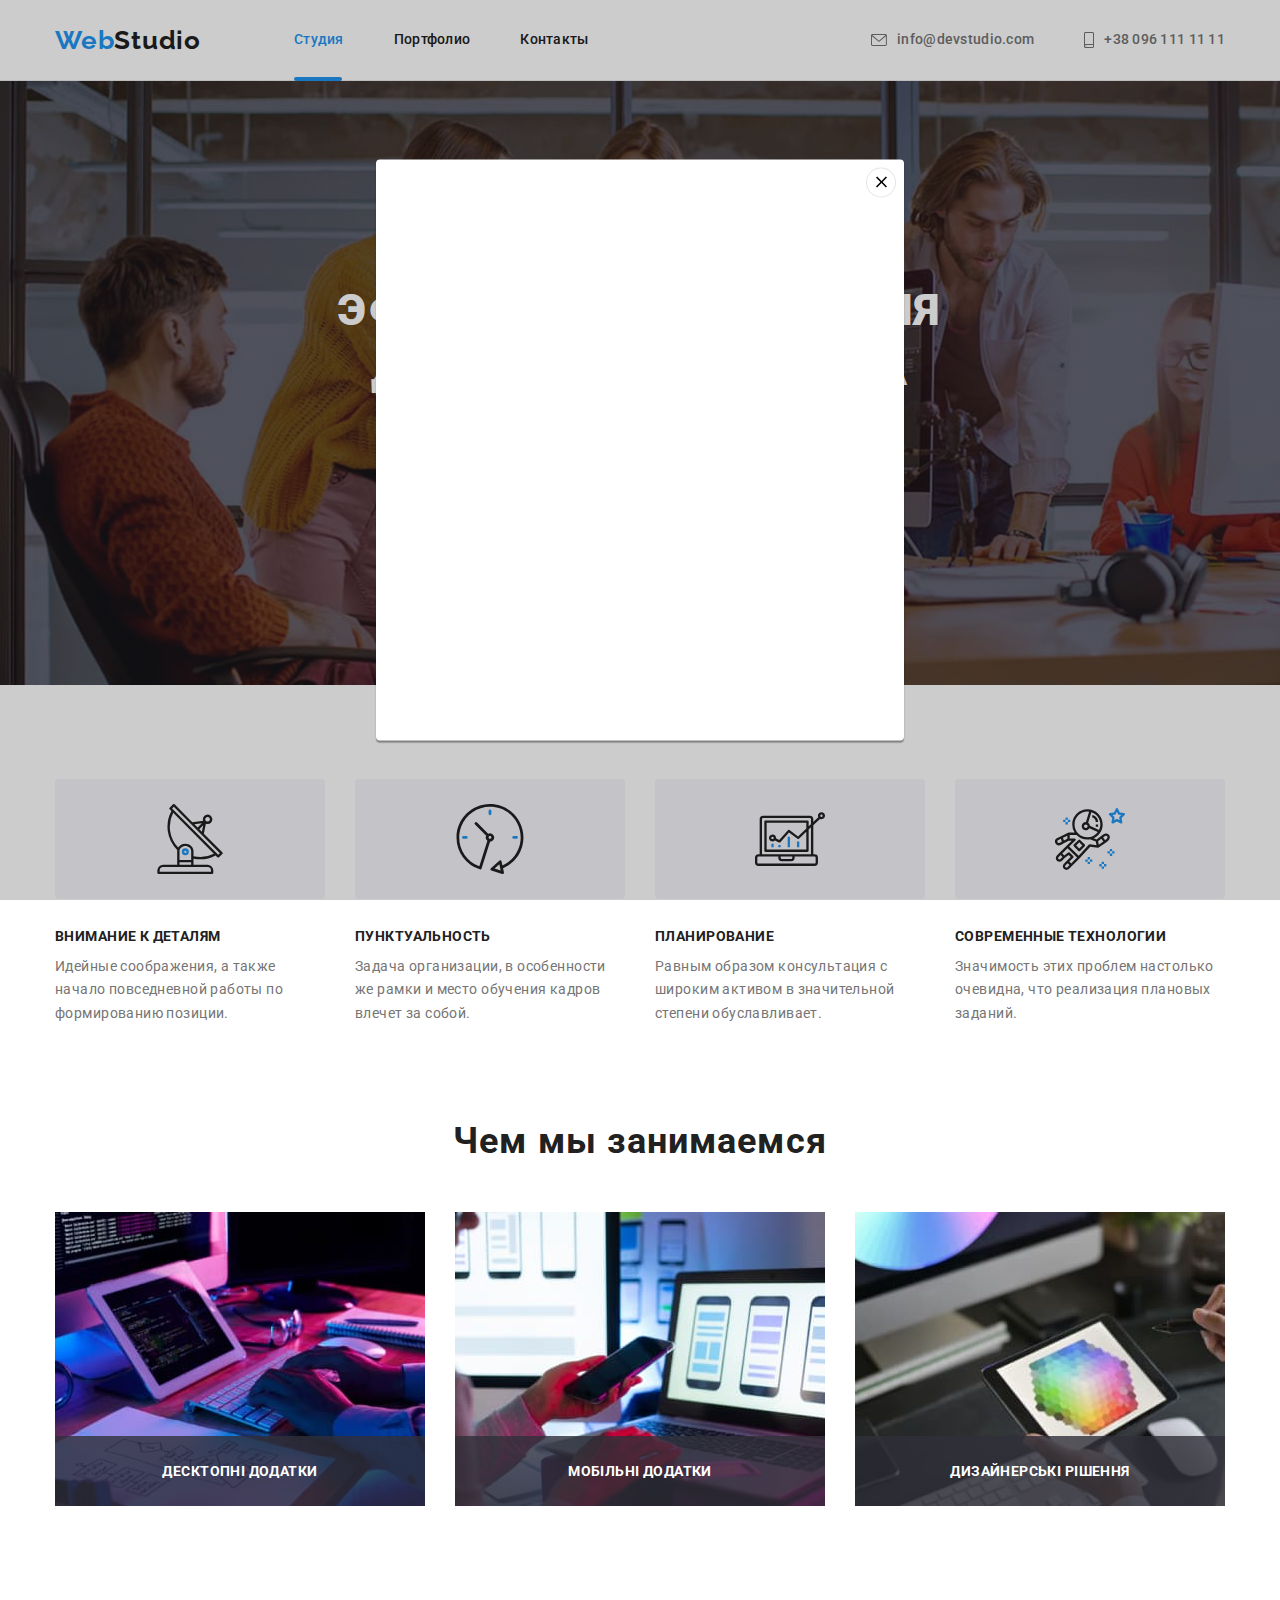
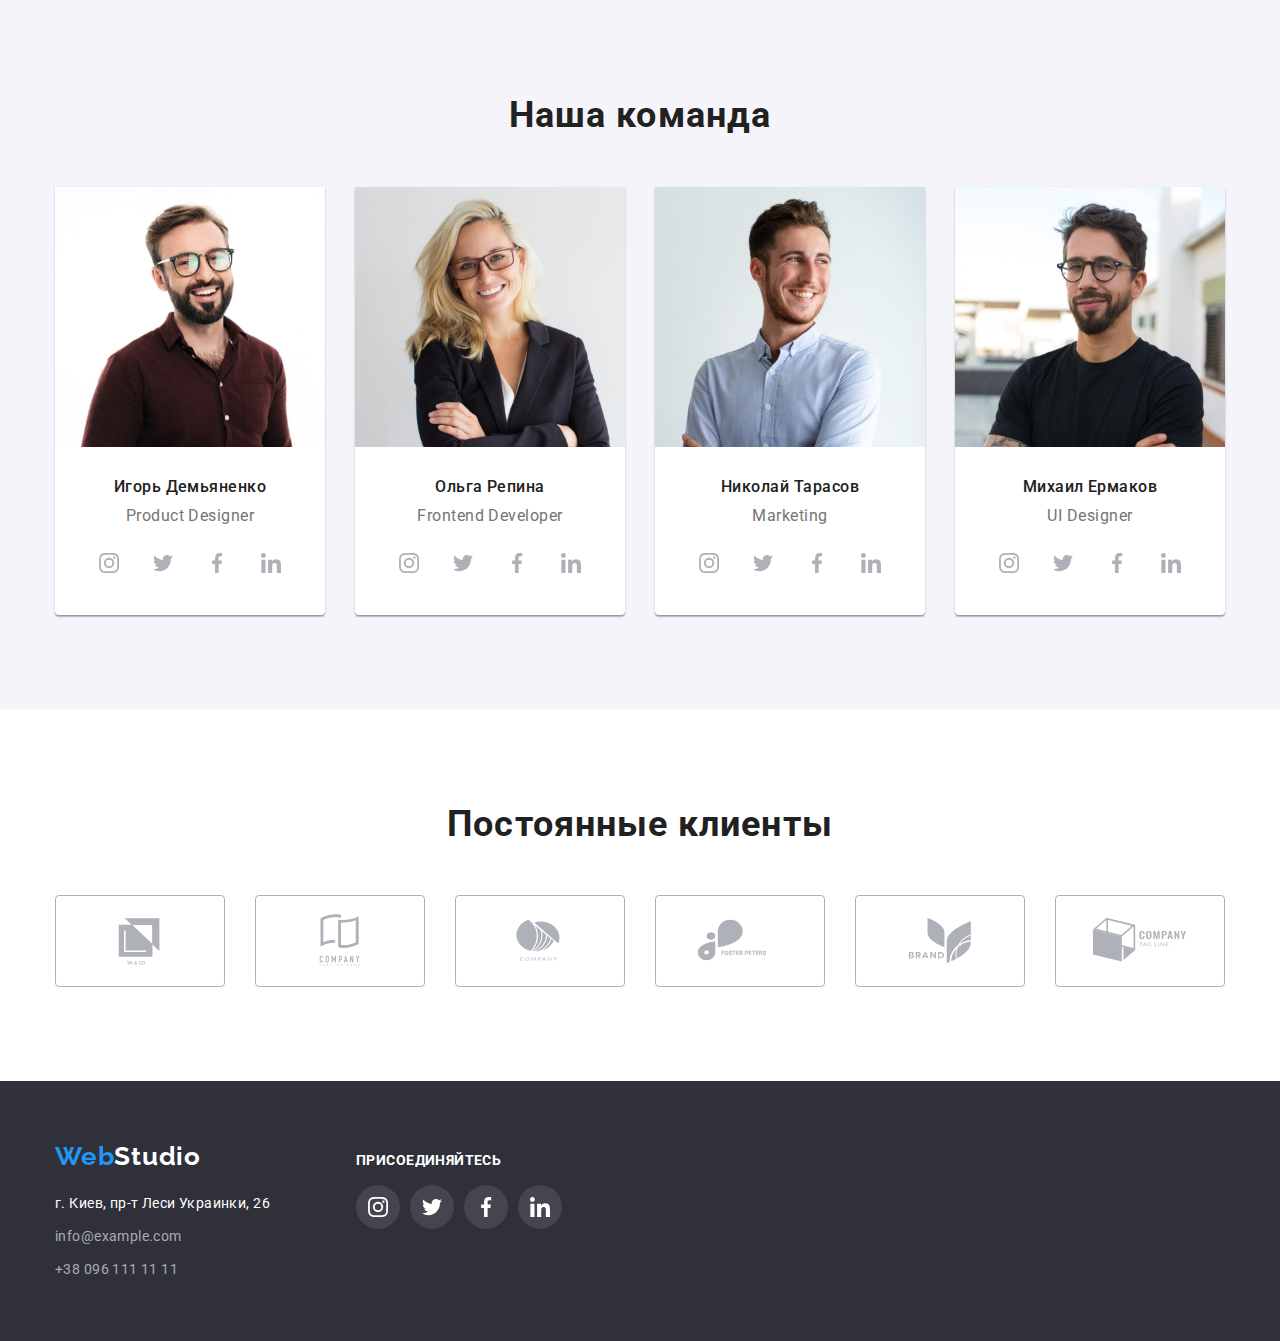
==== index.html @ a8e31822 "add need elements and styles" ====
<!DOCTYPE html>
<html lang="ru">
  <head>
    <meta charset="UTF-8" />
    <meta http-equiv="X-UA-Compatible" content="IE=edge" />
    <meta name="viewport" content="width=device-width, initial-scale=1.0" />
    <title>Студия</title>
    <link rel="stylesheet" href="https://cdn.jsdelivr.net/npm/modern-normalize@1.1.0/modern-normalize.min.css">
    <link rel="preconnect" href="https://fonts.googleapis.com" />
    <link rel="preconnect" href="https://fonts.gstatic.com" crossorigin />
    <link
      href="https://fonts.googleapis.com/css2?family=Raleway:wght@700&family=Roboto:wght@400;500;700;900&display=swap"
      rel="stylesheet"
    />
    <link rel="stylesheet" href="./css/styles.css" />
  </head>
  <body>
    <header class="page-header">
     <div class="container page-header-container">
        <a href="/" lang="en" class="logo-header link"><span class="web">Web</span>Studio</a>
        <nav class="site-nav">
        <ul class="menu list">
          <li class="item"><a href="./index.html" class="menu-link studio link current">Студия</a></li>
          <li class="item"><a href="./portfolio.html" class="menu-link portfolio link">Портфолио</a></li>
          <li class="item"><a href="" class="menu-link link">Контакты</a></li>
        </ul>
        </nav>
        <ul class="contact list">
          <li class="item">
            <a href="mailto:info@devstudio.com" class="contact-link link">
              <svg class="icon" width="16" height="12">
                <use href="./images/sprite.svg#icon-envelope"></use>
              </svg>info@devstudio.com
            </a>
          </li>
          <li class="item">
            <a href="tel:+380961111111" class="contact-link link">
              <svg class="icon" width="10" height="16">
                <use href="./images/sprite.svg#icon-smartphone"></use>
              </svg>+38 096 111 11 11
            </a>
          </li>
        </ul>
      </div>     
    </header>

    <main>      
      <section class="section hero">
          <div class="container">
            <h1 class="hero-title">Эффективные решения для вашего бизнеса</h1>
            <button type="button" class="hero-button" data-modal-open>Заказать услугу</button>
          </div>
      </section>  
      <section class="section feature">        
        <h2 hidden>Наши достоинства</h2>
        <ul class="menu-feature list container">
          <li class="item">
            <div class="feature-icon">
              <svg class="icon" width="70" height="70">
                <use href="./images/sprite.svg#icon-antenna"></use>
                </svg>
            </div>                        
            <h3 class="suptitle">Внимание к деталям</h3>
            <p>
              Идейные соображения, а также начало повседневной работы по
              формированию позиции.
            </p>
          </li>
          <li class="item">
            <div class="feature-icon">
              <svg class="icon" width="70" height="70">
                <use href="./images/sprite.svg#icon-clock"></use>
                </svg>
            </div> 
            <h3 class="suptitle">Пунктуальность</h3>
            <p>
              Задача организации, в особенности же рамки и место обучения кадров
              влечет за собой.
            </p>
          </li>
          <li class="item">
            <div class="feature-icon">
              <svg class="icon" width="70" height="70">
                <use href="./images/sprite.svg#icon-diagram"></use>
                </svg>
            </div> 
            <h3 class="suptitle">Планирование</h3>
            <p>
              Равным образом консультация с широким активом в значительной
              степени обуславливает.
            </p>
          </li>
          <li class="item">
            <div class="feature-icon">
              <svg class="icon" width="70" height="70">
                <use href="./images/sprite.svg#icon-astronaut"></use>
                </svg>
            </div> 
            <h3 class="suptitle">Современные технологии</h3>
            <p>
              Значимость этих проблем настолько очевидна, что реализация
              плановых заданий.
            </p>
          </li>
        </ul>
      </section>
      <section class="section specialty">
        <div class="container">
        <h2 class="section-title">Чем мы занимаемся</h2>
        <ul class="menu-specialty list">
          <li class="item">
            <img 
              src="./images/image_1.jpg"
              alt="Декстопные приложения"
              width="370"
            />
            <p class="overlay">Десктопні додатки</p>
          </li>
          <li class="item">
            <img  
              src="./images/image_2.jpg"
              alt="Мобильные приложения"
              width="370"
            />
            <p class="overlay">Мобільні додатки</p>
          </li>
          <li class="item">
            <img 
              src="./images/image_3.jpg"
              alt="Дизайнерские решения"
              width="370"
            />
            <p class="overlay">Дизайнерські рішення</p>
          </li>
        </ul>
      </div>
      </section>
      <section class="section command">
        <div class="container">
        <h2 class="section-title">Наша команда</h2>
        <ul class="menu-command list">
          <li class="item">
            <img 
              src="./images/photo_1.jpg"
              alt="фото Игорь Демьяненко"
              width="270"
            />
            <div class="command-title">
              <h3 class="command-suptitle">Игорь Демьяненко</h3>
              <p>Product Designer</p>
              <ul class="social-list list">
                <li class="social-list-item">
                  <a class="social-list-link" href="">
                    <svg class="social-list-icon" width="20px" height="20px">
                      <use href="./images/sprite.svg#icon-instagram"></use>
                    </svg>
                  </a>
                </li>
                <li class="social-list-item" >
                  <a class="social-list-link" href="">
                    <svg class="icon" width="20px" height="20px">
                      <use href="./images/sprite.svg#icon-twitter"></use>
                    </svg>
                  </a>
                </li>
                <li class="social-list-item">
                  <a class="social-list-link" href="">
                    <svg class="icon" width="20px" height="20px">
                      <use href="./images/sprite.svg#icon-facebook"></use>
                    </svg>
                  </a>
                </li>
                <li class="social-list-item">
                  <a class="social-list-link" href="">
                    <svg class="icon" width="20px" height="20px">
                      <use href="./images/sprite.svg#icon-linkedin"></use>
                    </svg>
                  </a>
                </li>
              </ul>              
            </div>            
          </li>
          <li class="item">
            <img 
              src="./images/photo_2.jpg"
              alt="фото Ольга Репина"
              width="270"
            />
            <div class="command-title">
              <h3 class="command-suptitle">Ольга Репина</h3>
              <p>Frontend Developer</p>
              <ul class="social-list list">
                <li class="social-list-item">
                  <a class="social-list-link" href="">
                    <svg class="social-list-icon" width="20px" height="20px">
                      <use href="./images/sprite.svg#icon-instagram"></use>
                    </svg>
                  </a>
                </li>
                <li class="social-list-item" >
                  <a class="social-list-link" href="">
                    <svg class="icon" width="20px" height="20px">
                      <use href="./images/sprite.svg#icon-twitter"></use>
                    </svg>
                  </a>
                </li>
                <li class="social-list-item">
                  <a class="social-list-link" href="">
                    <svg class="icon" width="20px" height="20px">
                      <use href="./images/sprite.svg#icon-facebook"></use>
                    </svg>
                  </a>
                </li>
                <li class="social-list-item">
                  <a class="social-list-link" href="">
                    <svg class="icon" width="20px" height="20px">
                      <use href="./images/sprite.svg#icon-linkedin"></use>
                    </svg>
                  </a>
                </li>
              </ul>     
            </div>            
          </li>
          <li class="item">
            <img 
              src="./images/photo_3.jpg"
              alt="фото Николай Тарасов"
              width="270"
            />
            <div class="command-title">
              <h3 class="command-suptitle">Николай Тарасов</h3>
              <p>Marketing</p>
              <ul class="social-list list">
                <li class="social-list-item">
                  <a class="social-list-link" href="">
                    <svg class="social-list-icon" width="20px" height="20px">
                      <use href="./images/sprite.svg#icon-instagram"></use>
                    </svg>
                  </a>
                </li>
                <li class="social-list-item" >
                  <a class="social-list-link" href="">
                    <svg class="icon" width="20px" height="20px">
                      <use href="./images/sprite.svg#icon-twitter"></use>
                    </svg>
                  </a>
                </li>
                <li class="social-list-item">
                  <a class="social-list-link" href="">
                    <svg class="icon" width="20px" height="20px">
                      <use href="./images/sprite.svg#icon-facebook"></use>
                    </svg>
                  </a>
                </li>
                <li class="social-list-item">
                  <a class="social-list-link" href="">
                    <svg class="icon" width="20px" height="20px">
                      <use href="./images/sprite.svg#icon-linkedin"></use>
                    </svg>
                  </a>
                </li>
              </ul>     
            </div>            
          </li>
          <li class="item">
            <img 
              src="./images/photo_4.jpg"
              alt="фото Михаил Ермаков"
              width="270"
            />
            <div class="command-title">
              <h3 class="command-suptitle">Михаил Ермаков</h3>
              <p>UI Designer</p>
              <ul class="social-list list">
                <li class="social-list-item">
                  <a class="social-list-link" href="">
                    <svg class="social-list-icon" width="20px" height="20px">
                      <use href="./images/sprite.svg#icon-instagram"></use>
                    </svg>
                  </a>
                </li>
                <li class="social-list-item" >
                  <a class="social-list-link" href="">
                    <svg class="icon" width="20px" height="20px">
                      <use href="./images/sprite.svg#icon-twitter"></use>
                    </svg>
                  </a>
                </li>
                <li class="social-list-item">
                  <a class="social-list-link" href="">
                    <svg class="icon" width="20px" height="20px">
                      <use href="./images/sprite.svg#icon-facebook"></use>
                    </svg>
                  </a>
                </li>
                <li class="social-list-item">
                  <a class="social-list-link" href="">
                    <svg class="icon" width="20px" height="20px">
                      <use href="./images/sprite.svg#icon-linkedin"></use>
                    </svg>
                  </a>
                </li>
              </ul>     
            </div>            
          </li>
        </ul>
      </div>
      </section>
      <section class="section clients">
        <div class="container">
          <h2 class="section-title">Постоянные клиенты</h2>
          <ul class="clients-list list">
            <li class="clients-item">
              <a class="clients-link link" href="">
                <svg class="clients-icon" width="106px" height="60px">
                  <use href="./images/sprite.svg#icon-Logo-1"></use>
                </svg>
              </a>
            </li>
            <li class="clients-item">
              <a class="clients-link link" href="">
                <svg class="clients-icon" width="106px" height="60px">
                  <use href="./images/sprite.svg#icon-Logo-2"></use>
                </svg>
              </a>
            </li>
            <li class="clients-item">
              <a class="clients-link link" href="">
                <svg class="clients-icon" width="106px" height="60px">
                  <use href="./images/sprite.svg#icon-Logo-3"></use>
                </svg>
              </a>
            </li>
            <li class="clients-item">
              <a class="clients-link link" href="">
                <svg class="clients-icon" width="106px" height="60px">
                  <use href="./images/sprite.svg#icon-Logo-4"></use>
                </svg>
              </a>
            </li>
            <li class="clients-item">
              <a class="clients-link link" href="">
                <svg class="clients-icon" width="106px" height="60px">
                  <use href="./images/sprite.svg#icon-Logo-5"></use>
                </svg>
              </a>
            </li>
            <li class="clients-item">
              <a class="clients-link link" href="">
                <svg class="clients-icon" width="106px" height="60px">
                  <use href="./images/sprite.svg#icon-Logo-6"></use>
                </svg>
              </a>
            </li>
          </ul>
        </div>

      </section>
    </main>
    <footer class="page-footer">
      <div class="footer-container container">
        <div class="footer-contacts">
          <a href="/" lang="en" class="logo-footer link"><span class="web">Web</span>Studio</a>
      <address class="menu-adress list">
        <a
          href="https://goo.gl/maps/tCEEzUzhiPWo1VKw8"
          class="adress-item link"
          target="_blank"
          rel="noopener noreferrer"
          >г. Киев, пр-т Леси Украинки, 26</a>
        <a href="mailto:info@example.com" class="email-item link">info@example.com</a> 
        <a href="tel:+380961111111" class="phone-item link">+38 096 111 11 11</a> 
      </address>
        </div>
        <div class="footer-social-list">
          <h3 class="footer-suptitle">ПРИСОЕДИНЯЙТЕСЬ</h3>
          <ul class="social-list list">
            <li class="social-list-item">
              <a class="social-list-link" href="">
                <svg class="social-list-icon" width="20px" height="20px">
                  <use href="./images/sprite.svg#icon-instagram"></use>
                </svg>
              </a>
            </li>
            <li class="social-list-item" >
              <a class="social-list-link" href="">
                <svg class="icon" width="20px" height="20px">
                  <use href="./images/sprite.svg#icon-twitter"></use>
                </svg>
              </a>
            </li>
            <li class="social-list-item">
              <a class="social-list-link" href="">
                <svg class="icon" width="20px" height="20px">
                  <use href="./images/sprite.svg#icon-facebook"></use>
                </svg>
              </a>
            </li>
            <li class="social-list-item">
              <a class="social-list-link" href="">
                <svg class="icon" width="20px" height="20px">
                  <use href="./images/sprite.svg#icon-linkedin"></use>
                </svg>
              </a>
            </li>
          </ul>   
        </div>
        
      </div>      
    </footer>
    <div class="backdrop" data-modal>
      <div class="modal">
        <button type="button" class="modal-close-button" data-modal-close>
          <svg class="modal-close-button-icon" width="18px" height="18px">
            <use href="./images/sprite.svg#icon-modal-close"></use>
          </svg>
        </button>
      </div>
    </div>
    <script src="./js/modal.js"></script>
  </body>
</html>
---- css/styles.css ----
:root { 
    --primary-font: 'Roboto', sans-serif;
    --secondary-font: 'Raleway', sans-serif;
    --primary-text-color: #757575;
    --secondary-text-color: #FFFFFF;
    --title-color:#212121; 
    --accent-color: #2196F3;
    --main-background-color:#FFFFFF;
    --secondary-background-color:#F5F4FA;
    --dark-background-color: #2F303A;
    --button-background-color: #F5F4FA;
    --hero-button-hover-background-color: #188CE8;
    --border-color:#EEEEEE;
    --contact-color:rgba(255, 255, 255, 0.6);
    --icon-color:#AFB1B8; 
    --transition-dur-and-func: 250ms cubic-bezier(0.4, 0, 0.2, 1);
}
h1, h2, h3, h4, p {
    margin-top: 0;
    margin-bottom: 0;
}
ul, ol {
    margin-top: 0;
    margin-bottom: 0;
    padding-left: 0;
}
img {
    display: block;
    max-width: 100%;
    height: auto;
}
.list {
    list-style: none;
}
.link {
    text-decoration: none;
}
body {
    color: var(--primary-text-color);
    font-family: var(--primary-font);
    background: var(--main-background-color);
}
.container {
    width: 1200px;
    margin-left: auto;
    margin-right: auto;
    padding-left: 15px;
    padding-right: 15px;
}
/* =================COMPONENTS=============== */
.section {
    padding-top: 94px;
    padding-bottom: 94px;
}
.section-title {
    margin-bottom: 50px;
    font-size: 36px;
    line-height: 1.17;
    text-align: center;
    letter-spacing: 0.03em;
    color: var(--title-color);
}

/* ===================HEADER================= */
.page-header { 
    background-color:var(--primary-background-color);
    border-bottom: 1px solid #ececec;
}
.page-header-container {
    display: flex;
    align-items: center;
}
.logo-header {
    margin-right: 93px;
    font-family: var(--secondary-font);
    font-weight: 700;
    font-size: 26px;
    line-height: 1.19;
    letter-spacing: 0.03em;
    color: var(--title-color);
    }
.web {
    color: var(--accent-color);
}    
.menu-link {
    display: block;
    padding-top: 32px;
    padding-bottom: 32px;
    font-weight: 500;
    font-size: 14px;
    line-height: 1.14;
    letter-spacing: 0.02em;    
    color: var(--title-color);
    transition: color var(--transition-dur-and-func);    
}
.menu {
    position: relative;
}
.studio.current::after {
    position: absolute;
    content: "";
    display: block;
    bottom: -1px;
    width: 48px;
    height: 4px;
    background-color: var(--accent-color);
    border-radius: 2px;
}
.portfolio.current::after {
    position: absolute;
    content: "";
    display: block;
    bottom: 0;
    width: 78px;
    height: 4px;
    background-color: var(--accent-color);
    border-radius: 2px;
}
.contact-link {
    display: flex;
    justify-content: center;
    align-items: center;
    padding-top: 32px;
    padding-bottom: 32px;
    font-weight: 500;
    font-size: 14px;
    line-height: 1.14;
    letter-spacing: 0.02em;
    color: var(--primary-text-color);
    transition: color var(--transition-dur-and-func);
}
.menu-link:hover,
.menu-link:focus {
    color: var(--accent-color);
}
.contact-link:hover,
.contact-link:focus {
    color: var(--accent-color); 
}
.current {
    color: var(--accent-color);
}
.menu {
    display: flex;
}
.menu .item:not(:last-child) {
    margin-right: 50px;
}
.contact {
    display: flex;
    justify-content: center;
    align-items: center;
    margin-left: auto;
}
.contact .item:not(:last-child) {
    margin-right: 50px;
}
.contact .icon {
    margin-right: 10px;
    fill: currentColor;    
}
/* =================/HEADER=================== */

/* ===================HERO==================== */
.hero {
    text-align: center;
    background-color: #C4C4C4;;
    padding-top: 200px;
    padding-bottom: 200px;
    background-image: linear-gradient(rgba(47, 48, 58, 0.4),rgba(47, 48, 58, 0.4)), url(../images/hero.jpg);
    background-size: cover;
}
.hero-title {
    margin-left: 252px;
    margin-right: 252px;
    margin-bottom: 30px;

    font-weight: 900;
    font-size: 44px;
    line-height: 1.36;
    text-align: center;
    letter-spacing: 0.06em;
    text-transform: uppercase;
    color: var(--secondary-text-color);    
}
.hero-button {
    padding-top: 10px;
    padding-bottom: 10px;
    padding-left: 32px;
    padding-right: 32px;
    border-radius: 4px;

    text-align: center;
    font-weight: 700;
    font-size: 16px;
    line-height: 1.87;
    letter-spacing: 0.06em;            
    background-color: #2196F3;
    color: var(--secondary-text-color);
    cursor: pointer;
    transition: background-color var(--transition-dur-and-func);
}
.hero-button:hover,
.hero-button:focus {
    background-color:var(--hero-button-hover-background-color);
}
/* ====================/HERO==================== */

/* ====================FEATURE================== */
.feature {
    padding-bottom: 47px;
}
.suptitle { 
    margin-bottom: 10px;
    font-size: 14px;
    line-height: 1.14;
    letter-spacing: 0.03em;
    text-transform: uppercase;    
    color: var(--title-color);
}
.menu-feature {
    display: flex;   
    font-weight: 400;
    font-size: 14px;
    line-height: 1.71;
    letter-spacing: 0.03em;
    color: var(--primary-text-color);
}
.menu-feature .item {
    display: block;
    width: 270px;      
}
.menu-feature .item:not(:last-child) {
    margin-right: 30px;
}
.feature-icon {
    display: flex;
    justify-content: center;
    align-items: center;
    height: 120px; 
    margin-bottom: 30px;
    border-radius: 4px;
    background-color: var(--button-background-color);    
}
.feature-icon .icon {
    display: flex;
    justify-content: center;
    align-items: center;       
}

/* ====================/FEATURE================== */

/* ====================SPESIALTY================= */

.menu-specialty {
    display: flex;
}
.menu-specialty .item:not(:last-child) {
    margin-right: 30px;
}
.specialty {
    padding-top: 47px;
}
.menu-specialty .item {
    position: relative;
}
.overlay {
    position: absolute;
    width: 100%;
    bottom: 0;
    padding-top: 27px;
    padding-bottom: 27px;
    font-weight: 700;
    font-size: 14px;
    line-height: 1,14;
    text-align: center;
    letter-spacing: 0.03em;
    text-transform: uppercase;
    color: var(--secondary-text-color);
    background-color: rgba(47, 48, 58, 0.8);
}
/* ===================/SPESIALTY================= */

/* ====================COMMAND=================== */
.command {
    background: var(--secondary-background-color);
}
.command-title {
    padding-left: 30px;
    padding-right: 30px;
    padding-top: 30px;
    padding-bottom: 30px;
}
.command-suptitle {
    padding-bottom: 10px;

    font-weight: 500;
    font-size: 16px;
    line-height: 1.19;
    text-align: center;
    letter-spacing: 0.03em;
    color: var(--title-color)
}
.menu-command {
    display: flex;

    font-weight: 400;
    font-size: 16px;
    line-height: 1.19;
    text-align: center;
    letter-spacing: 0.03em;
    color: var(--primary-text-color);
}
.menu-command .item {
    background-color: var(--main-background-color);
    border-radius: 0px 0px 4px 4px;
    box-shadow: 0px 1px 3px rgba(0, 0, 0, 0.12), 0px 1px 1px rgba(0, 0, 0, 0.14), 0px 2px 1px rgba(0, 0, 0, 0.2);
}
.menu-command .item:not(:last-child) {
    margin-right: 30px;
}
.social-list {
    display: flex;
    justify-content: center;
    align-items: center;
    gap: 10px;
    margin-top: 16px;    
}
.social-list-link {
    display: flex;
    justify-content: center;
    align-items: center;
    width: 44px;
    height: 44px;
    border-radius: 50%;
    fill: var(--icon-color);
    transition: fill var(--transition-dur-and-func), background-color var(--transition-dur-and-func);
}
.social-list-link:hover,
.social-list-link:focus {
    fill: var(--secondary-text-color);
    background-color: var(--accent-color);
}

/* ===================/COMMAND=================== */

/* ===================CLIENTS==================== */
.clients-list {
    display: flex;
    justify-content: center;
    align-items: center;
    gap: 30px;
}
.clients-link {
    display: flex;
    justify-content: center;
    align-items: center;
    width: 170px;
    height: 92px;
    border: 1px solid var(--icon-color);
    border-radius: 4px;
    color: var(--icon-color);
    transition: color var(--transition-dur-and-func), border-color var(--transition-dur-and-func);
}
.clients-icon {
    fill: currentColor;
}
.clients-link:hover,
.clients-link:focus {
    border-color: var(--accent-color);
    color: var(--accent-color);
}
.clients-link {    
    max-width: 100%;
    max-height: 100%;    
}


/* ===================/CLIENTS==================== */

/* ===================PROJECTS=================== */
.button {
    display: flex;
    justify-content: center;
    margin-bottom: 50px;
}
.button .item:not(:last-child) {
    margin-right: 8px;
}
.portfolio-button {
    padding-top: 6px;
    padding-bottom: 6px;
    padding-right: 22px;
    padding-left: 22px;
    border: none;
    border-radius: 4px;

    font-family: inherit;
    font-weight: 500;
    font-size: 16px;
    line-height: 1.63;
    text-align: center;
    letter-spacing: 0.03em;
    color: var(--title-color);
    background-color: var(--button-background-color);
    cursor: pointer;
    transition: color var(--transition-dur-and-func), background-color var(--transition-dur-and-func), box-shadow var(--transition-dur-and-func), box-shadow var(--transition-dur-and-func);
}
.portfolio-button:hover,
.portfolio-button:focus {
    background-color: var(--accent-color);
    color: var(--secondary-text-color);
    box-shadow: 0px 3px 1px rgba(0, 0, 0, 0.1), 0px 1px 2px rgba(0, 0, 0, 0.08), 0px 2px 2px rgba(0, 0, 0, 0.12);
}
.project-menu {
    display: flex;
    flex-wrap: wrap;
    gap:30px; 
}
.project-link {
    font-weight: 400;
    font-size: 16px;
    line-height: 1.87;
    letter-spacing: 0.03em;
    color: var(--primary-text-color);
}
.project-menu .item {
    flex-basis: calc((100% - 60px)/3); 
}
.project-title {
    padding-top: 20px;
    padding-bottom: 20px;
    padding-left: 22px;
    
    border-left: 1px solid var(--border-color);
    border-right: 1px solid var(--border-color);
    border-bottom: 1px solid var(--border-color);
}
.project-suptitle {
    margin-bottom: 4px;

    font-size: 18px;
    line-height: 2.00;
    letter-spacing: 0.06em;
    color: var(--title-color);
}
.project-menu .list {
    transition: box-shadow var(--transition-dur-and-func);
}
.project-menu .list:hover {
    box-shadow: 0px 1px 1px rgba(0, 0, 0, 0.12), 0px 4px 4px rgba(0, 0, 0, 0.06), 1px 4px 6px rgba(0, 0, 0, 0.16);
}
.thumb {
    position: relative;
    overflow: hidden;
}
.project-overlay {
    position: absolute;
    left: 0;
    top: 0;
    height: 100%;
    width: 100%;
    overflow: auto;
    transform: translate(0,100%);
    transition: transform var(--transition-dur-and-func);
    padding-top: 63px;
    padding-bottom: 63px;
    padding-left: 24px;
    padding-right: 24px;
    font-size: 18px;
    line-height: 1.56;
    letter-spacing: 0.03em;
    color: var(--secondary-text-color);
    background: rgba(33, 150, 243, 0.9);
}
.project-link:hover .project-overlay,
.project-link:focus .project-overlay{
    transform: translate(0,0);
}
/* ==================/PROJECTS=================== */

/* ===================FOOTER===================== */
.page-footer {
    background: var(--dark-background-color);
    padding-top: 60px; 
    padding-bottom: 60px;    
}
.logo-footer {
    display: block;
    margin-bottom: 20px;
    font-family: var(--secondary-font);
    font-weight: 700;
    font-size: 26px;
    line-height: 1.19;
    letter-spacing: 0.03em;
    color: var(--secondary-text-color);
}
.menu-adress {
    display: block;
    font-style: normal;
    font-weight: 400;
    font-size: 14px;
    line-height: 1.71;   
    letter-spacing: 0.03em;
}
.adress-item {
    display: block;
    margin-bottom: 9px;
    color: var(--secondary-text-color);
    transition: color var(--transition-dur-and-func);
}
.email-item {
    display: block;
    margin-bottom: 9px;
    color: var(--contact-color);
    transition: color var(--transition-dur-and-func);
}
.phone-item {
    display: block;
    color: var(--contact-color); 
    transition: color var(--transition-dur-and-func);
}
.adress-item:hover,
.adress-item:focus {
    color: var(--accent-color);
}
.email-item:hover,
.email-item:focus {
    color: var(--accent-color);
}
.phone-item:hover,
.phone-item:focus {
    color: var(--accent-color);
}
.footer-container {
    display: flex;
    align-items: baseline;
   }
.footer-contacts {
    width: 231px;
    margin-right: 70px;
}
.footer-suptitle {
    font-size: 14px;
    line-height: 1.14;
    letter-spacing: 0.03em;
    text-transform: uppercase;
    color: var(--secondary-text-color)
}
.footer-social-list {
    display: block; 
}
.page-footer .social-list-link {
    fill: var(--secondary-text-color);
    background-color: rgba(255, 255, 255, 0.1);
}
.page-footer .social-list-link:hover,
.page-footer .social-list-link:focus {
    background-color: var(--accent-color);
}
/* ===================/FOOTER===================== */

/* =================MODAL WINDOW================== */
.backdrop {
    position: fixed;
    top: 0;
    left: 0;
    z-index: 100;
    width: 100%;
    height: 100%;
    background-color: rgba(0, 0, 0, 0.2);
    transition: opacity var(--transition-dur-and-func), visibility var(--transition-dur-and-func), transform var(--transition-dur-and-func);
}
.backdrop.is-hidden {
    opacity: 0;
    visibility: hidden; 
    pointer-events: none;
    transform: scale(0);
}
.modal {
    position: absolute;
    top: 50%;
    left: 50%;
    transform: translate(-50%,-50%);
    width: 528px;
    height: 581px;
    background-color: #FFFFFF;
    box-shadow: 0px 1px 3px rgba(0, 0, 0, 0.12), 0px 1px 1px rgba(0, 0, 0, 0.14), 0px 2px 1px rgba(0, 0, 0, 0.2);
    border-radius: 4px;
}
.modal-close-button {
    position: absolute;
    top: 8px;
    right: 8px;
    display: flex;
    justify-content: center;
    align-items: center;
    width: 30px;
    height: 30px;
    background-color: #FFFFFF;
    border: 1px solid rgba(0, 0, 0, 0.1);
    border-radius: 50%;
    padding: 0;
    transition: border-color var(--transition-dur-and-func);
}
.modal-close-button:hover,
.modal-close-button:focus {
    border-color: var(--accent-color);
}
.modal-close-button:hover .modal-close-button-icon,
.modal-close-button:focus .modal-close-button-icon {
    fill: var(--accent-color);
}
.modal-close-button-icon {
    transition: fill var(--transition-dur-and-func);
}
/* ================/MODAL WINDOW================== */
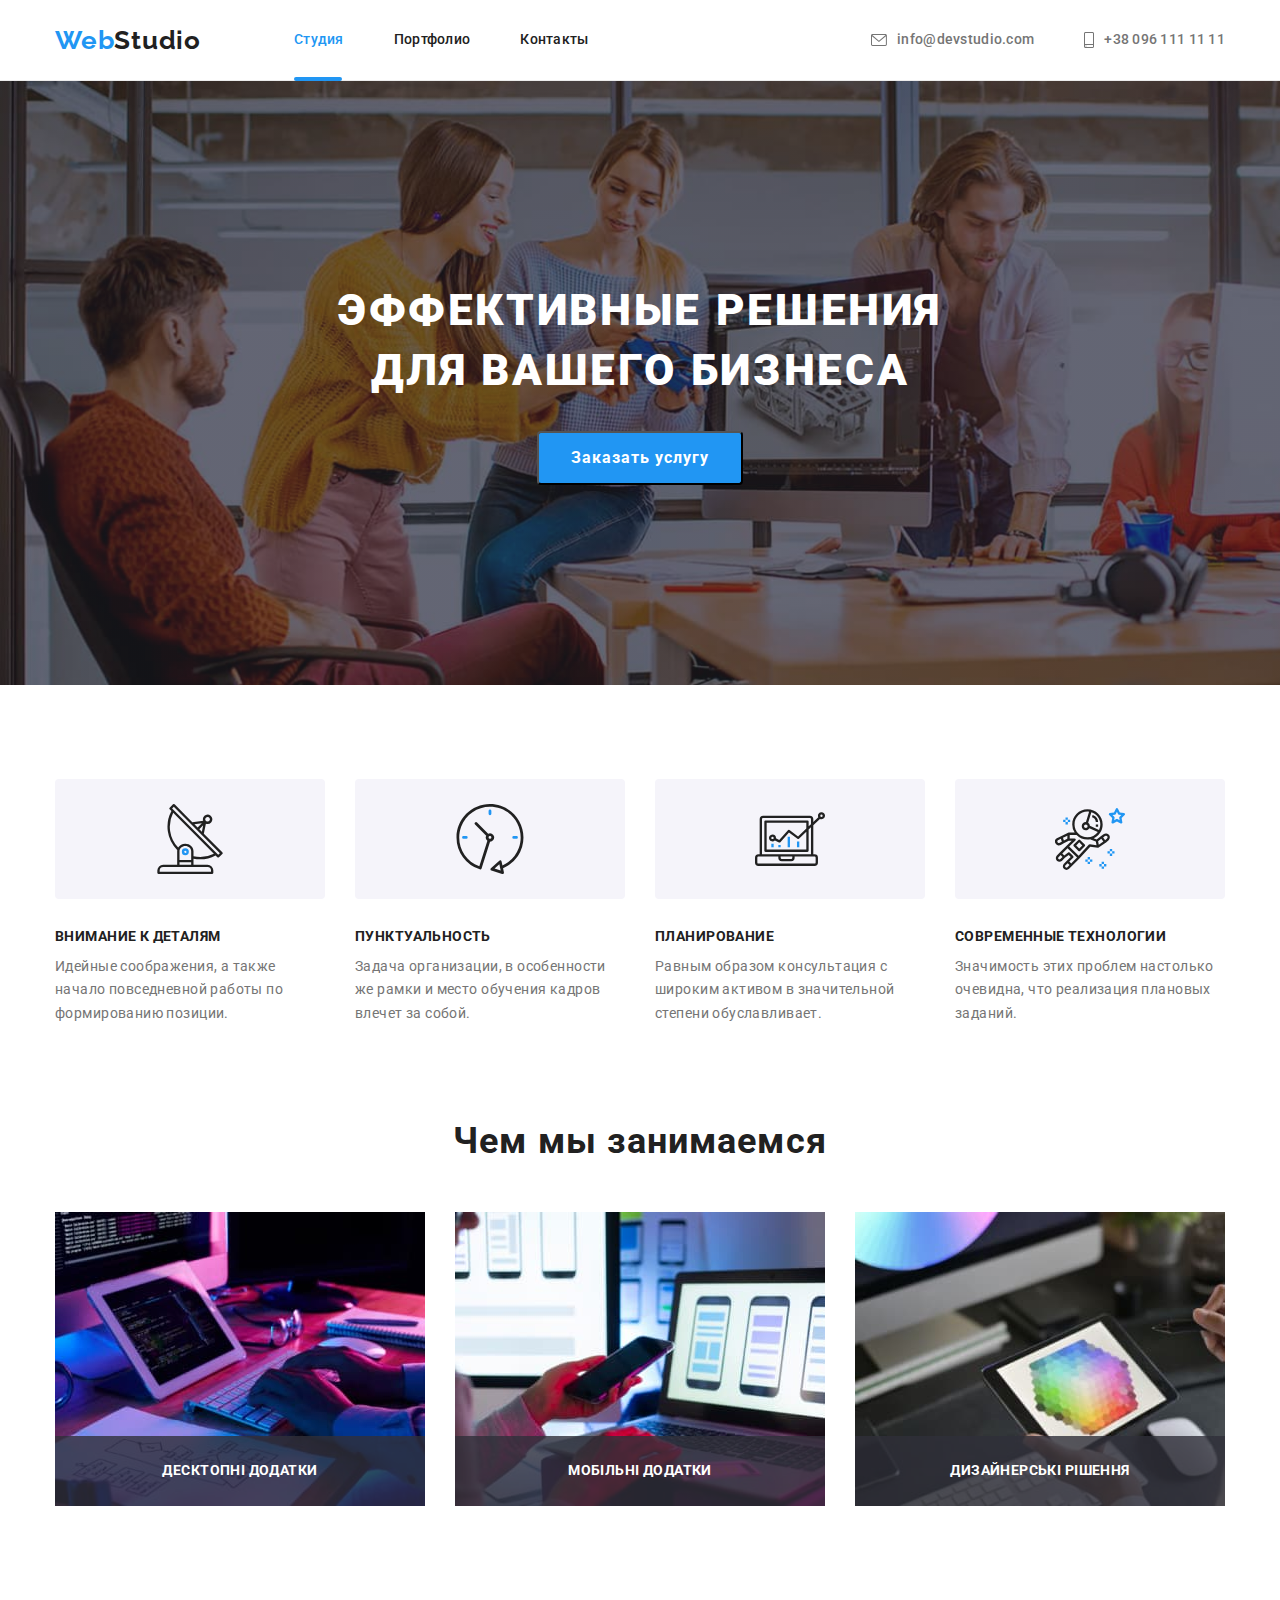
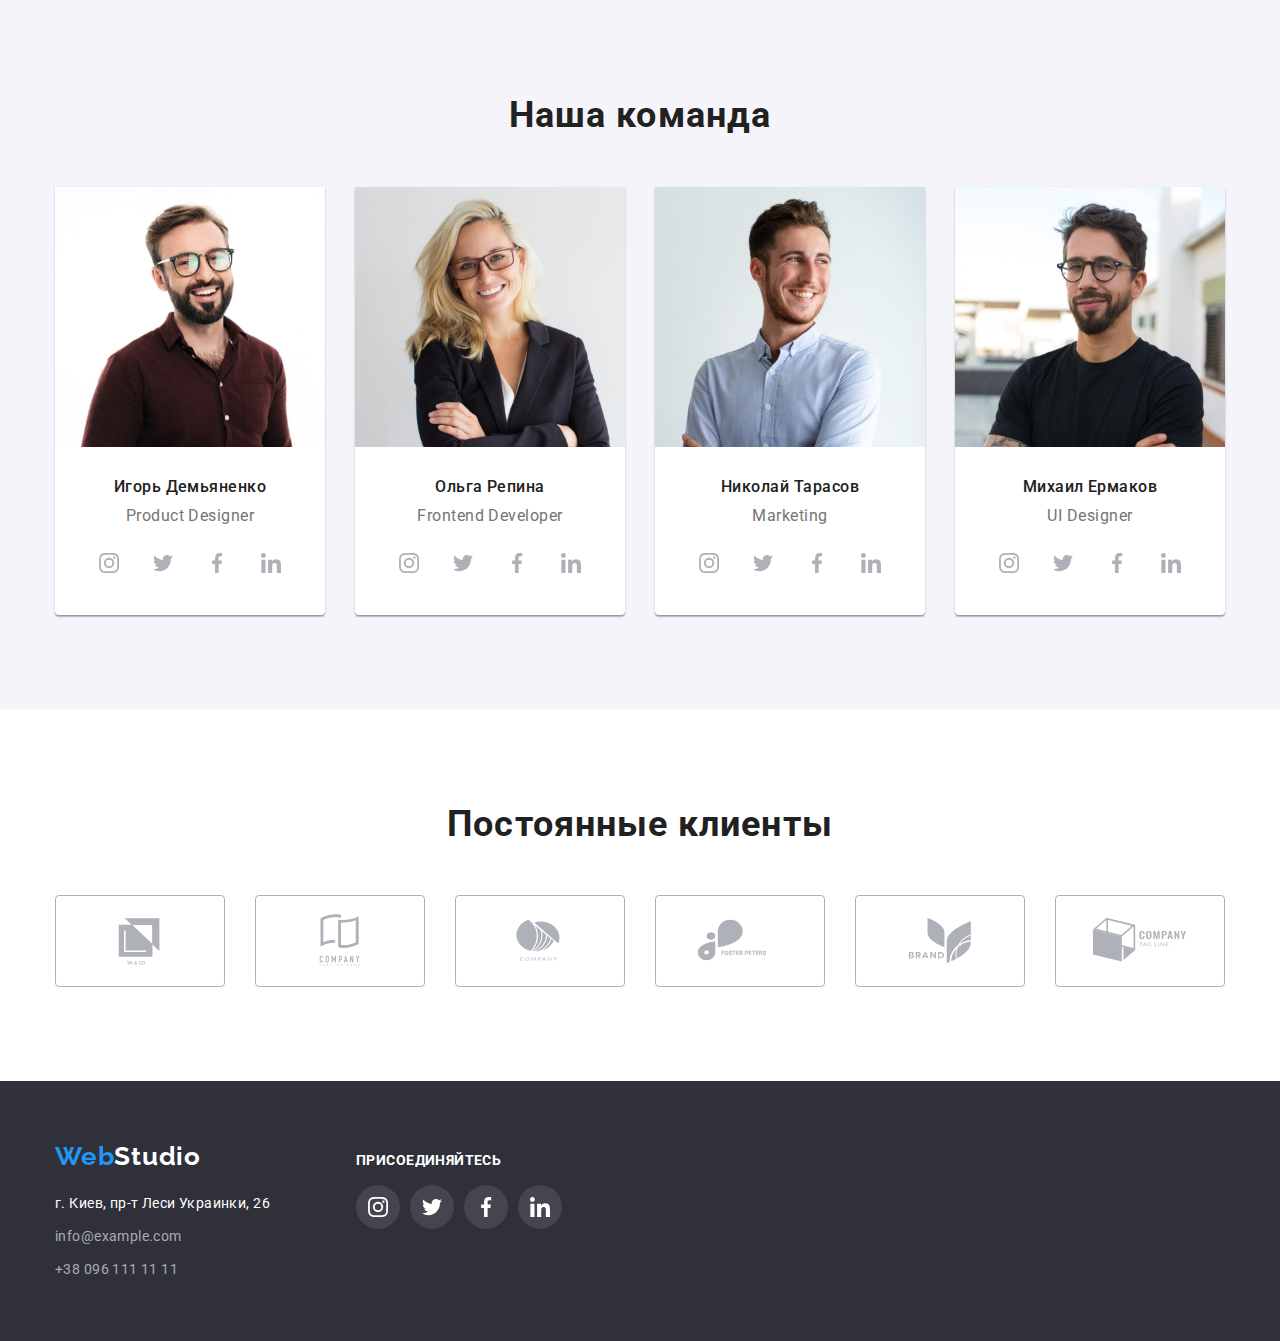
==== commit c3935446: "update index.html" ====
--- a/index.html
+++ b/index.html
@@ -404,11 +404,10 @@
               </a>
             </li>
           </ul>   
-        </div>
-        
+        </div>        
       </div>      
     </footer>
-    <div class="backdrop" data-modal>
+    <div class="backdrop is-hidden" data-modal>
       <div class="modal">
         <button type="button" class="modal-close-button" data-modal-close>
           <svg class="modal-close-button-icon" width="18px" height="18px">
--- a/css/styles.css
+++ b/css/styles.css
@@ -272,7 +272,7 @@
     padding-bottom: 27px;
     font-weight: 700;
     font-size: 14px;
-    line-height: 1,14;
+    line-height: 1.14;
     text-align: center;
     letter-spacing: 0.03em;
     text-transform: uppercase;
